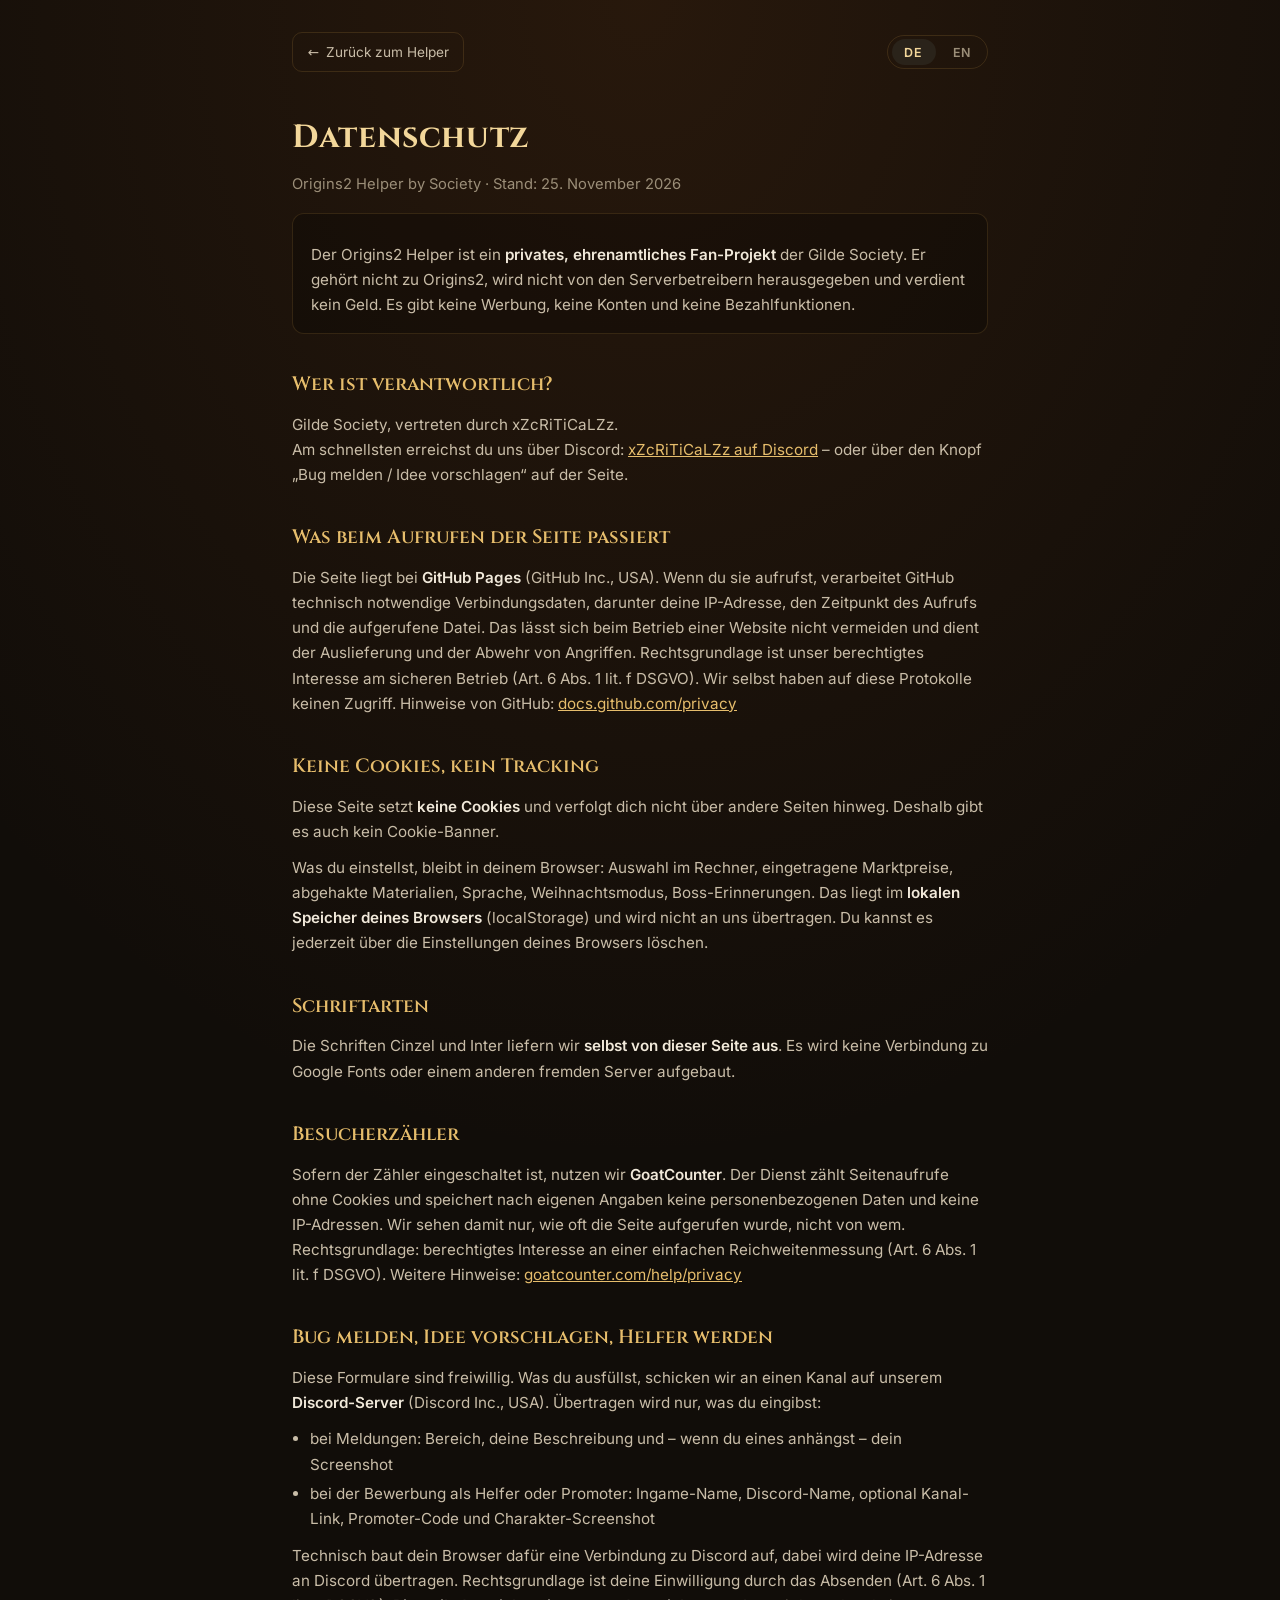
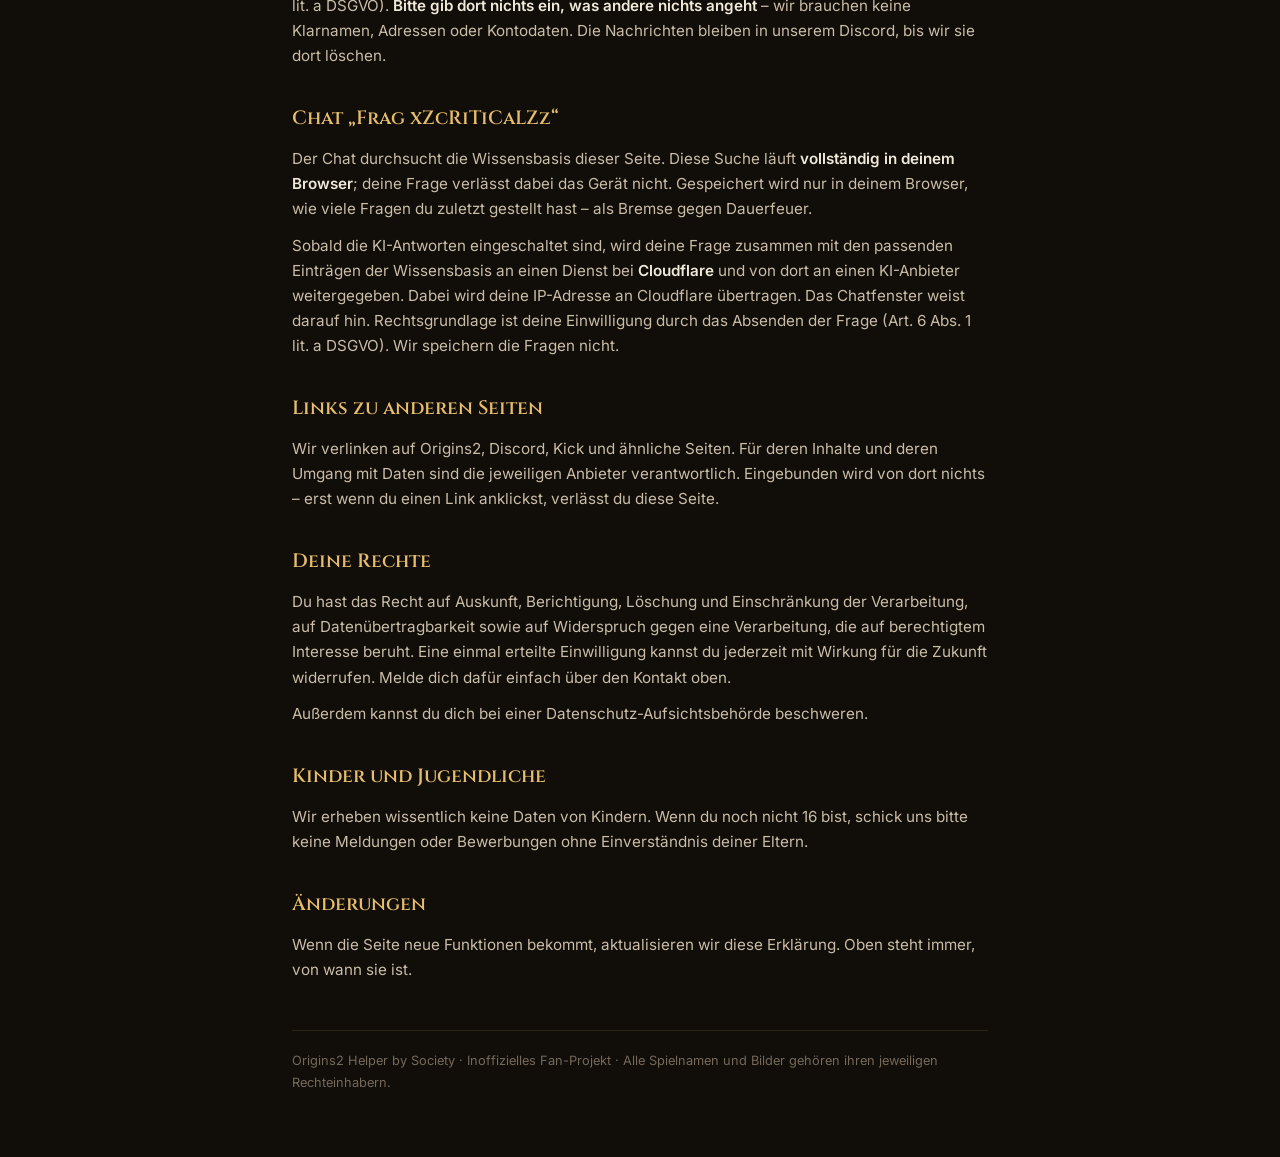
==== datenschutz/index.html @ ed2f73aa "Update 25.11.2026 23:57" ====
<!DOCTYPE html>
<html lang="de" data-lang="de">
<head>
<meta charset="utf-8">
<meta name="viewport" content="width=device-width, initial-scale=1">
<title>Datenschutz · Origins2 Helper by Society</title>
<meta name="description" content="Datenschutzerklärung des Origins2 Helper by Society. Privacy policy.">
<meta name="theme-color" content="#110d09">
<meta name="robots" content="noindex">
<link rel="icon" href="../assets/favicon-32.png?v=20261125-7" sizes="32x32" type="image/png">
<link rel="stylesheet" href="../css/fonts.css?v=20261125-7">
<style>
:root {
  --ink-950:#110d09; --ink-900:#17130e; --ink-800:#1e1912; --ink-700:#2a231a;
  --parch-100:#f1e9da; --parch-300:#c9bda8; --parch-400:#9b8e78; --parch-500:#75695a;
  --gold-200:#f3d79a; --gold-300:#e6bd6c; --gold-400:#d4a24c;
  --line:rgb(212 162 76 / .16); --line-strong:rgb(212 162 76 / .34);
  --font-display:"Cinzel", Georgia, serif; --font-body:"Inter", system-ui, -apple-system, "Segoe UI", Roboto, sans-serif;
  color-scheme: dark;
}
* { box-sizing:border-box; margin:0; padding:0; }
body { background:
    radial-gradient(120% 70% at 50% 0%, rgb(120 64 22 / .22), transparent 60%), var(--ink-950);
  color:var(--parch-100); font-family:var(--font-body); line-height:1.65; -webkit-font-smoothing:antialiased; }
html[data-lang="de"] [lang="en"], html[data-lang="en"] [lang="de"] { display:none !important; }
.wrap { max-width:46rem; margin:0 auto; padding:2rem 1.25rem 4rem; }
.top { display:flex; flex-wrap:wrap; align-items:center; justify-content:space-between; gap:1rem; margin-bottom:2.5rem; }
.back { display:inline-flex; align-items:center; gap:.45rem; padding:.5rem .9rem; border:1px solid var(--line); border-radius:10px;
  color:var(--parch-300); text-decoration:none; font-size:.85rem; }
.back:hover { color:var(--gold-200); border-color:var(--line-strong); background:rgb(212 162 76 / .07); }
.lang { display:flex; gap:.25rem; padding:.2rem; border:1px solid var(--line); border-radius:999px; }
.lang button { padding:.35rem .8rem; border:0; border-radius:999px; background:none; color:var(--parch-400);
  font:600 .78rem var(--font-body); letter-spacing:.06em; cursor:pointer; }
.lang button.is-on { color:var(--gold-200); background:var(--ink-700); }
h1 { font-family:var(--font-display); font-size:2rem; font-weight:700; letter-spacing:.02em; color:var(--gold-200); }
.sub { margin-top:.4rem; color:var(--parch-400); font-size:.92rem; }
h2 { font-family:var(--font-display); font-size:1.2rem; font-weight:600; color:var(--gold-300); margin:2.2rem 0 .6rem; }
p, ul { margin-top:.7rem; color:var(--parch-300); font-size:.95rem; }
ul { padding-left:1.1rem; }
li { margin-top:.3rem; }
b, strong { color:var(--parch-100); font-weight:600; }
a { color:var(--gold-300); }
.box { margin-top:1.1rem; padding:1rem 1.1rem; border:1px solid var(--line); border-radius:12px; background:rgb(0 0 0 / .25); }
.foot { margin-top:3rem; padding-top:1.2rem; border-top:1px solid var(--line); color:var(--parch-500); font-size:.8rem; }
</style>
</head>
<body>
<div class="wrap">

  <div class="top">
    <a class="back" href="../">&larr; <span lang="de">Zurück zum Helper</span><span lang="en">Back to the helper</span></a>
    <div class="lang"><button type="button" data-lang="de">DE</button><button type="button" data-lang="en">EN</button></div>
  </div>

  <!-- ====================== DEUTSCH ====================== -->
  <div lang="de">
    <h1>Datenschutz</h1>
    <p class="sub">Origins2 Helper by Society · Stand: 25. November 2026</p>

    <div class="box">
      <p>Der Origins2 Helper ist ein <b>privates, ehrenamtliches Fan-Projekt</b> der Gilde Society. Er gehört nicht zu Origins2, wird nicht von den Serverbetreibern herausgegeben und verdient kein Geld. Es gibt keine Werbung, keine Konten und keine Bezahlfunktionen.</p>
    </div>

    <h2>Wer ist verantwortlich?</h2>
    <p>Gilde Society, vertreten durch xZcRiTiCaLZz.<br>
    Am schnellsten erreichst du uns über Discord:
    <a href="https://discord.com/users/432306996344258560" target="_blank" rel="noopener">xZcRiTiCaLZz auf Discord</a>
    – oder über den Knopf „Bug melden / Idee vorschlagen“ auf der Seite.</p>

    <h2>Was beim Aufrufen der Seite passiert</h2>
    <p>Die Seite liegt bei <b>GitHub Pages</b> (GitHub Inc., USA). Wenn du sie aufrufst, verarbeitet GitHub technisch notwendige Verbindungsdaten, darunter deine IP-Adresse, den Zeitpunkt des Aufrufs und die aufgerufene Datei. Das lässt sich beim Betrieb einer Website nicht vermeiden und dient der Auslieferung und der Abwehr von Angriffen. Rechtsgrundlage ist unser berechtigtes Interesse am sicheren Betrieb (Art. 6 Abs. 1 lit. f DSGVO). Wir selbst haben auf diese Protokolle keinen Zugriff. Hinweise von GitHub: <a href="https://docs.github.com/privacy" target="_blank" rel="noopener">docs.github.com/privacy</a></p>

    <h2>Keine Cookies, kein Tracking</h2>
    <p>Diese Seite setzt <b>keine Cookies</b> und verfolgt dich nicht über andere Seiten hinweg. Deshalb gibt es auch kein Cookie-Banner.</p>
    <p>Was du einstellst, bleibt in deinem Browser: Auswahl im Rechner, eingetragene Marktpreise, abgehakte Materialien, Sprache, Weihnachtsmodus, Boss-Erinnerungen. Das liegt im <b>lokalen Speicher deines Browsers</b> (localStorage) und wird nicht an uns übertragen. Du kannst es jederzeit über die Einstellungen deines Browsers löschen.</p>

    <h2>Schriftarten</h2>
    <p>Die Schriften Cinzel und Inter liefern wir <b>selbst von dieser Seite aus</b>. Es wird keine Verbindung zu Google Fonts oder einem anderen fremden Server aufgebaut.</p>

    <h2>Besucherzähler</h2>
    <p>Sofern der Zähler eingeschaltet ist, nutzen wir <b>GoatCounter</b>. Der Dienst zählt Seitenaufrufe ohne Cookies und speichert nach eigenen Angaben keine personenbezogenen Daten und keine IP-Adressen. Wir sehen damit nur, wie oft die Seite aufgerufen wurde, nicht von wem. Rechtsgrundlage: berechtigtes Interesse an einer einfachen Reichweitenmessung (Art. 6 Abs. 1 lit. f DSGVO). Weitere Hinweise: <a href="https://www.goatcounter.com/help/privacy" target="_blank" rel="noopener">goatcounter.com/help/privacy</a></p>

    <h2>Bug melden, Idee vorschlagen, Helfer werden</h2>
    <p>Diese Formulare sind freiwillig. Was du ausfüllst, schicken wir an einen Kanal auf unserem <b>Discord-Server</b> (Discord Inc., USA). Übertragen wird nur, was du eingibst:</p>
    <ul>
      <li>bei Meldungen: Bereich, deine Beschreibung und – wenn du eines anhängst – dein Screenshot</li>
      <li>bei der Bewerbung als Helfer oder Promoter: Ingame-Name, Discord-Name, optional Kanal-Link, Promoter-Code und Charakter-Screenshot</li>
    </ul>
    <p>Technisch baut dein Browser dafür eine Verbindung zu Discord auf, dabei wird deine IP-Adresse an Discord übertragen. Rechtsgrundlage ist deine Einwilligung durch das Absenden (Art. 6 Abs. 1 lit. a DSGVO). <b>Bitte gib dort nichts ein, was andere nichts angeht</b> – wir brauchen keine Klarnamen, Adressen oder Kontodaten. Die Nachrichten bleiben in unserem Discord, bis wir sie dort löschen.</p>

    <h2>Chat „Frag xZcRiTiCaLZz“</h2>
    <p>Der Chat durchsucht die Wissensbasis dieser Seite. Diese Suche läuft <b>vollständig in deinem Browser</b>; deine Frage verlässt dabei das Gerät nicht. Gespeichert wird nur in deinem Browser, wie viele Fragen du zuletzt gestellt hast – als Bremse gegen Dauerfeuer.</p>
    <p>Sobald die KI-Antworten eingeschaltet sind, wird deine Frage zusammen mit den passenden Einträgen der Wissensbasis an einen Dienst bei <b>Cloudflare</b> und von dort an einen KI-Anbieter weitergegeben. Dabei wird deine IP-Adresse an Cloudflare übertragen. Das Chatfenster weist darauf hin. Rechtsgrundlage ist deine Einwilligung durch das Absenden der Frage (Art. 6 Abs. 1 lit. a DSGVO). Wir speichern die Fragen nicht.</p>

    <h2>Links zu anderen Seiten</h2>
    <p>Wir verlinken auf Origins2, Discord, Kick und ähnliche Seiten. Für deren Inhalte und deren Umgang mit Daten sind die jeweiligen Anbieter verantwortlich. Eingebunden wird von dort nichts – erst wenn du einen Link anklickst, verlässt du diese Seite.</p>

    <h2>Deine Rechte</h2>
    <p>Du hast das Recht auf Auskunft, Berichtigung, Löschung und Einschränkung der Verarbeitung, auf Datenübertragbarkeit sowie auf Widerspruch gegen eine Verarbeitung, die auf berechtigtem Interesse beruht. Eine einmal erteilte Einwilligung kannst du jederzeit mit Wirkung für die Zukunft widerrufen. Melde dich dafür einfach über den Kontakt oben.</p>
    <p>Außerdem kannst du dich bei einer Datenschutz-Aufsichtsbehörde beschweren.</p>

    <h2>Kinder und Jugendliche</h2>
    <p>Wir erheben wissentlich keine Daten von Kindern. Wenn du noch nicht 16 bist, schick uns bitte keine Meldungen oder Bewerbungen ohne Einverständnis deiner Eltern.</p>

    <h2>Änderungen</h2>
    <p>Wenn die Seite neue Funktionen bekommt, aktualisieren wir diese Erklärung. Oben steht immer, von wann sie ist.</p>

    <p class="foot">Origins2 Helper by Society · Inoffizielles Fan-Projekt · Alle Spielnamen und Bilder gehören ihren jeweiligen Rechteinhabern.</p>
  </div>

  <!-- ====================== ENGLISH ====================== -->
  <div lang="en">
    <h1>Privacy</h1>
    <p class="sub">Origins2 Helper by Society · Last updated: 25 November 2026</p>

    <div class="box">
      <p>The Origins2 Helper is a <b>private, voluntary fan project</b> by the guild Society. It is not part of Origins2, it is not published by the server team and it does not make money. There are no ads, no accounts and no paid features.</p>
    </div>

    <h2>Who is responsible?</h2>
    <p>Guild Society, represented by xZcRiTiCaLZz.<br>
    The quickest way to reach us is Discord:
    <a href="https://discord.com/users/432306996344258560" target="_blank" rel="noopener">xZcRiTiCaLZz on Discord</a>
    – or the “Report bug / suggest idea” button on the site.</p>

    <h2>What happens when you open the site</h2>
    <p>The site is hosted on <b>GitHub Pages</b> (GitHub Inc., USA). When you open it, GitHub processes technically necessary connection data, including your IP address, the time of the request and the file requested. This cannot be avoided when running a website and serves delivery and protection against attacks. The legal basis is our legitimate interest in secure operation (Art. 6(1)(f) GDPR). We have no access to these logs ourselves. GitHub's notes: <a href="https://docs.github.com/privacy" target="_blank" rel="noopener">docs.github.com/privacy</a></p>

    <h2>No cookies, no tracking</h2>
    <p>This site sets <b>no cookies</b> and does not follow you across other sites. That is also why there is no cookie banner.</p>
    <p>Whatever you set stays in your browser: calculator selections, market prices you enter, ticked materials, language, Christmas mode, boss reminders. All of it lives in your browser's <b>local storage</b> and is never sent to us. You can clear it at any time in your browser settings.</p>

    <h2>Fonts</h2>
    <p>The fonts Cinzel and Inter are <b>served from this site itself</b>. No connection is made to Google Fonts or any other third-party server.</p>

    <h2>Visitor counter</h2>
    <p>If the counter is switched on, we use <b>GoatCounter</b>. The service counts page views without cookies and, by its own account, stores no personal data and no IP addresses. All we see is how often the page was opened, not by whom. Legal basis: legitimate interest in simple reach measurement (Art. 6(1)(f) GDPR). More: <a href="https://www.goatcounter.com/help/privacy" target="_blank" rel="noopener">goatcounter.com/help/privacy</a></p>

    <h2>Reporting bugs, suggesting ideas, joining as a helper</h2>
    <p>These forms are voluntary. What you fill in is sent to a channel on our <b>Discord server</b> (Discord Inc., USA). Only what you enter is transmitted:</p>
    <ul>
      <li>for reports: the area, your description and, if you attach one, your screenshot</li>
      <li>for helper or promoter applications: in-game name, Discord name, optional channel link, promoter code and character screenshot</li>
    </ul>
    <p>Technically your browser connects to Discord for this, which transmits your IP address to Discord. The legal basis is your consent by sending the form (Art. 6(1)(a) GDPR). <b>Please don't enter anything that is nobody else's business</b> – we don't need real names, addresses or account details. Messages stay in our Discord until we delete them there.</p>

    <h2>Chat “Ask xZcRiTiCaLZz”</h2>
    <p>The chat searches this site's knowledge base. That search runs <b>entirely in your browser</b>; your question does not leave your device. The only thing stored in your browser is how many questions you asked recently, as a brake against spamming.</p>
    <p>Once AI answers are switched on, your question is passed, together with the matching knowledge base entries, to a service at <b>Cloudflare</b> and from there to an AI provider. This transmits your IP address to Cloudflare. The chat window says so. The legal basis is your consent by sending the question (Art. 6(1)(a) GDPR). We do not store the questions.</p>

    <h2>Links to other sites</h2>
    <p>We link to Origins2, Discord, Kick and similar sites. The respective providers are responsible for their content and how they handle data. Nothing from there is embedded here – you only leave this site when you click a link.</p>

    <h2>Your rights</h2>
    <p>You have the right to information, rectification, erasure and restriction of processing, to data portability, and to object to processing based on legitimate interest. You can withdraw any consent at any time with effect for the future. Just get in touch using the contact above.</p>
    <p>You can also lodge a complaint with a data protection supervisory authority.</p>

    <h2>Children</h2>
    <p>We do not knowingly collect data from children. If you are under 16, please do not send reports or applications without your parents' agreement.</p>

    <h2>Changes</h2>
    <p>When the site gains new features, we update this policy. The date at the top always says when it was last changed.</p>

    <p class="foot">Origins2 Helper by Society · Unofficial fan project · All game names and images belong to their respective owners.</p>
  </div>

</div>
<script>
  const KEY = "o2h.lang";
  function setLang(l) {
    document.documentElement.setAttribute("data-lang", l);
    document.documentElement.setAttribute("lang", l);
    document.title = (l === "de" ? "Datenschutz" : "Privacy") + " · Origins2 Helper by Society";
    document.querySelectorAll(".lang button").forEach(b => b.classList.toggle("is-on", b.dataset.lang === l));
    try { localStorage.setItem(KEY, l); } catch {}
  }
  document.querySelectorAll(".lang button").forEach(b => b.addEventListener("click", () => setLang(b.dataset.lang)));
  let start = "de";
  try { const s = localStorage.getItem(KEY); if (s === "de" || s === "en") start = s; } catch {}
  const q = new URLSearchParams(location.search).get("lang");
  if (q === "de" || q === "en") start = q;
  setLang(start);
</script>
</body>
</html>
---- css/fonts.css ----
/* =====================================================================
   SCHRIFTARTEN – liegen bei uns im Ordner assets/fonts/
   ---------------------------------------------------------------------
   Früher kamen Cinzel und Inter direkt von Google. Dabei ging die
   IP-Adresse jedes Besuchers an Google. Jetzt liefern wir sie selbst
   aus: gleiche Schrift, nichts geht nach außen, lädt schneller.

   Beides sind „variable" Schriften: EINE Datei deckt alle Stärken ab.
   latin-ext wird vom Browser nur geladen, wenn ein Zeichen daraus
   wirklich vorkommt (z. B. rumänisch ș, türkisch ğ).

   Lizenz: SIL Open Font License 1.1 (beide erlauben das Mitliefern).
   Dateien stammen aus der Google-Fonts-Auslieferung (Cinzel v26,
   Inter v20); zum Aktualisieren einfach neu herunterladen und ersetzen.
   ===================================================================== */

@font-face {
  font-family: 'Cinzel';
  font-style: normal;
  font-weight: 400 900;
  font-display: swap;
  src: url('../assets/fonts/cinzel-latin-ext.woff2') format('woff2');
  unicode-range: U+0100-02BA, U+02BD-02C5, U+02C7-02CC, U+02CE-02D7, U+02DD-02FF, U+0304, U+0308, U+0329, U+1D00-1DBF, U+1E00-1E9F, U+1EF2-1EFF, U+2020, U+20A0-20AB, U+20AD-20C4, U+2113, U+2C60-2C7F, U+A720-A7FF;
}
@font-face {
  font-family: 'Cinzel';
  font-style: normal;
  font-weight: 400 900;
  font-display: swap;
  src: url('../assets/fonts/cinzel-latin.woff2') format('woff2');
  unicode-range: U+0000-00FF, U+0131, U+0152-0153, U+02BB-02BC, U+02C6, U+02DA, U+02DC, U+0304, U+0308, U+0329, U+2000-206F, U+20AC, U+2122, U+2191, U+2193, U+2212, U+2215, U+FEFF, U+FFFD;
}

@font-face {
  font-family: 'Inter';
  font-style: normal;
  font-weight: 100 900;
  font-display: swap;
  src: url('../assets/fonts/inter-latin-ext.woff2') format('woff2');
  unicode-range: U+0100-02BA, U+02BD-02C5, U+02C7-02CC, U+02CE-02D7, U+02DD-02FF, U+0304, U+0308, U+0329, U+1D00-1DBF, U+1E00-1E9F, U+1EF2-1EFF, U+2020, U+20A0-20AB, U+20AD-20C4, U+2113, U+2C60-2C7F, U+A720-A7FF;
}
@font-face {
  font-family: 'Inter';
  font-style: normal;
  font-weight: 100 900;
  font-display: swap;
  src: url('../assets/fonts/inter-latin.woff2') format('woff2');
  unicode-range: U+0000-00FF, U+0131, U+0152-0153, U+02BB-02BC, U+02C6, U+02DA, U+02DC, U+0304, U+0308, U+0329, U+2000-206F, U+20AC, U+2122, U+2191, U+2193, U+2212, U+2215, U+FEFF, U+FFFD;
}
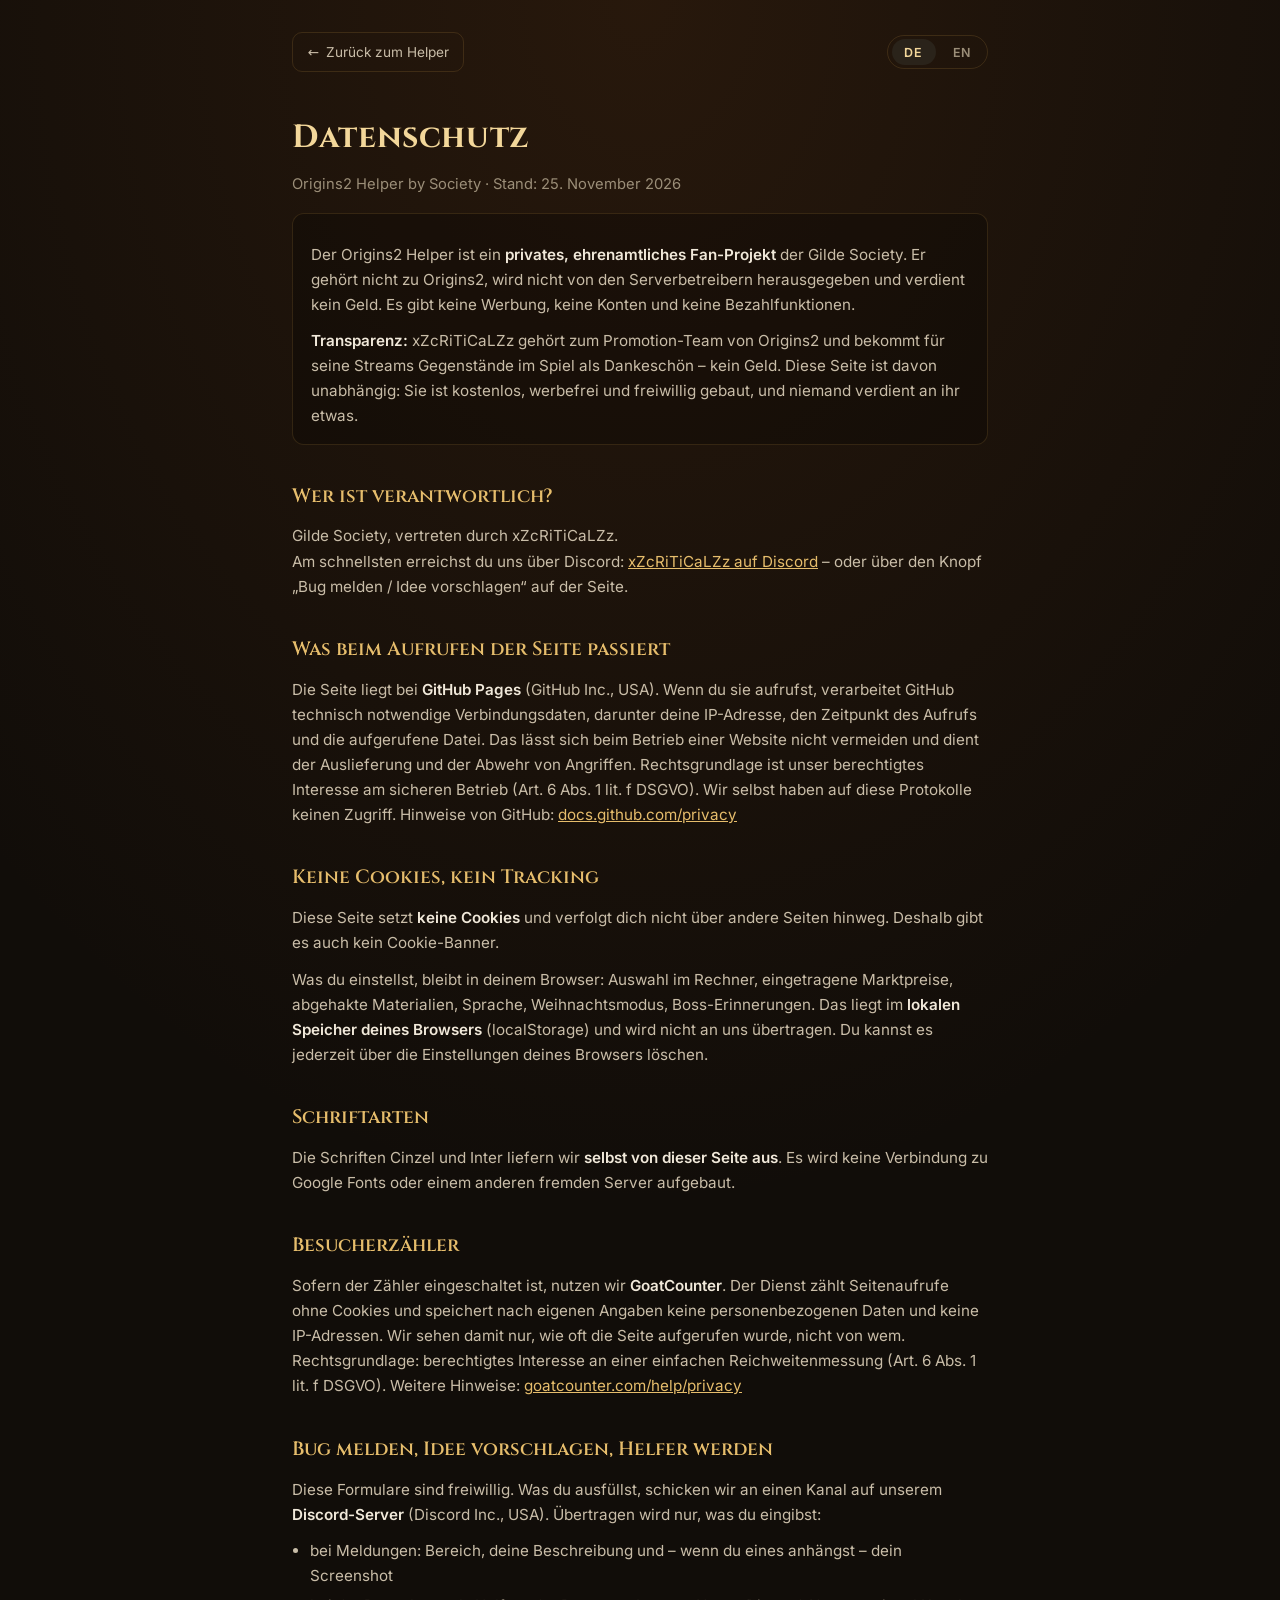
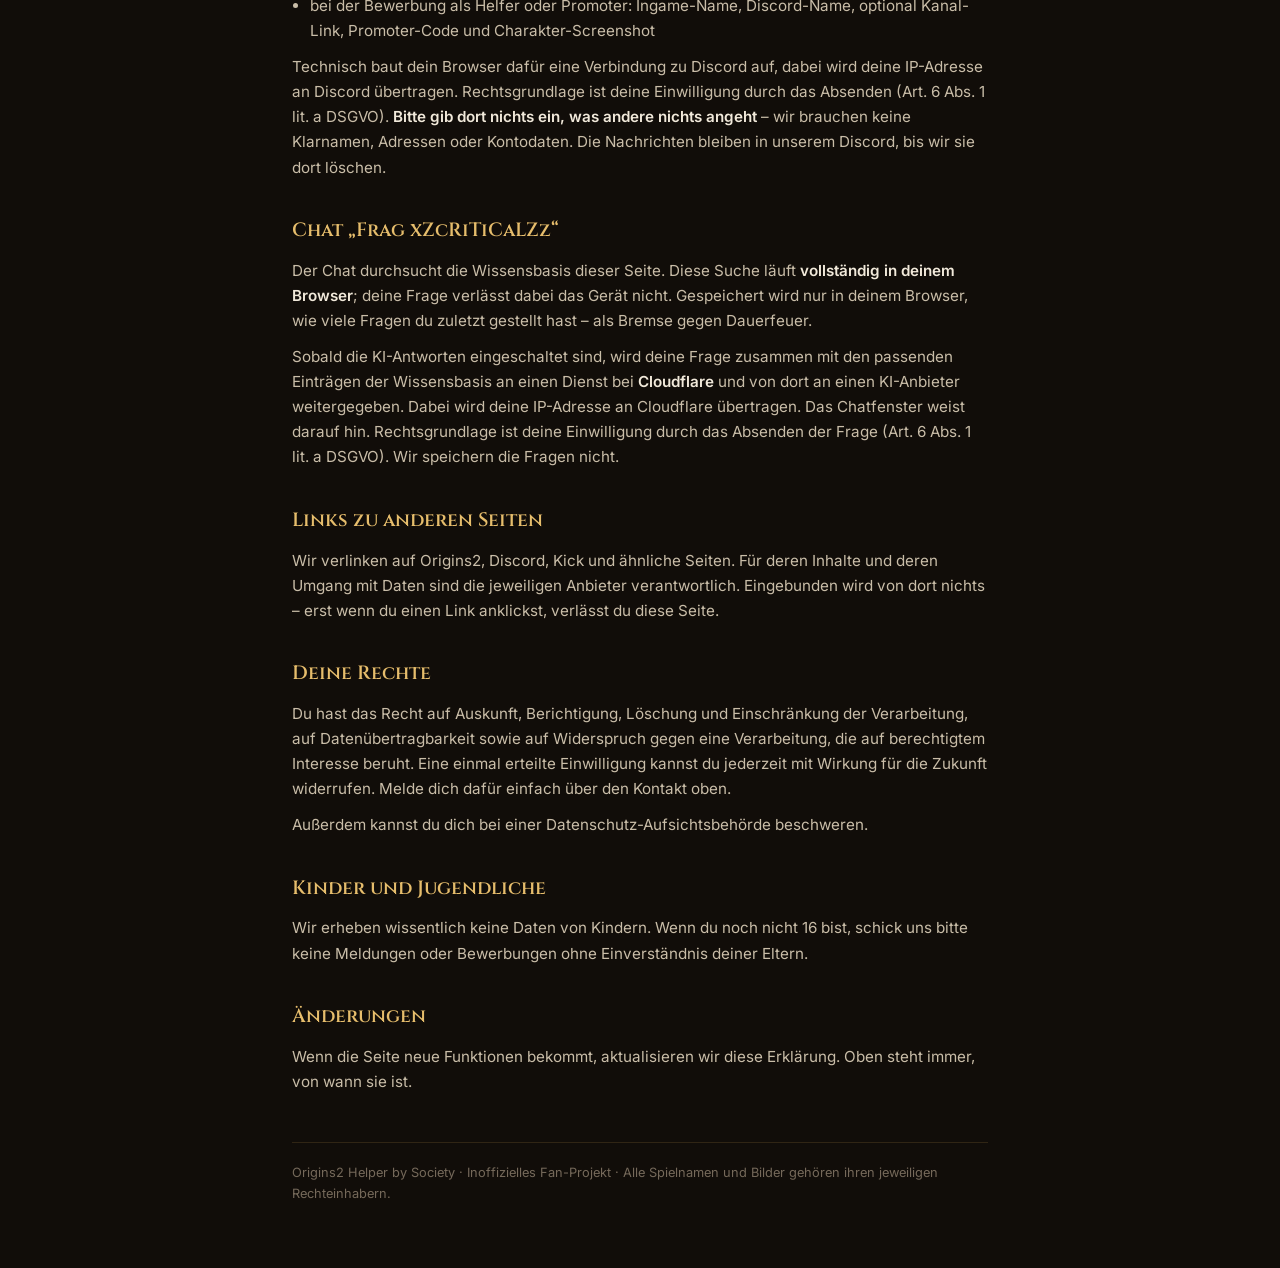
==== commit b3a9390b: "Update 26.11.2026  0:35" ====
--- a/datenschutz/index.html
+++ b/datenschutz/index.html
@@ -59,6 +59,7 @@
 
     <div class="box">
       <p>Der Origins2 Helper ist ein <b>privates, ehrenamtliches Fan-Projekt</b> der Gilde Society. Er gehört nicht zu Origins2, wird nicht von den Serverbetreibern herausgegeben und verdient kein Geld. Es gibt keine Werbung, keine Konten und keine Bezahlfunktionen.</p>
+      <p style="margin-top:.7rem"><b>Transparenz:</b> xZcRiTiCaLZz gehört zum Promotion-Team von Origins2 und bekommt für seine Streams Gegenstände im Spiel als Dankeschön – kein Geld. Diese Seite ist davon unabhängig: Sie ist kostenlos, werbefrei und freiwillig gebaut, und niemand verdient an ihr etwas.</p>
     </div>
 
     <h2>Wer ist verantwortlich?</h2>
@@ -115,6 +116,7 @@
 
     <div class="box">
       <p>The Origins2 Helper is a <b>private, voluntary fan project</b> by the guild Society. It is not part of Origins2, it is not published by the server team and it does not make money. There are no ads, no accounts and no paid features.</p>
+      <p style="margin-top:.7rem"><b>Transparency:</b> xZcRiTiCaLZz is part of the Origins2 promotion team and receives in-game items as a thank-you for his streams – no money. This site is independent of that: it is free, ad-free and built voluntarily, and nobody earns anything from it.</p>
     </div>
 
     <h2>Who is responsible?</h2>
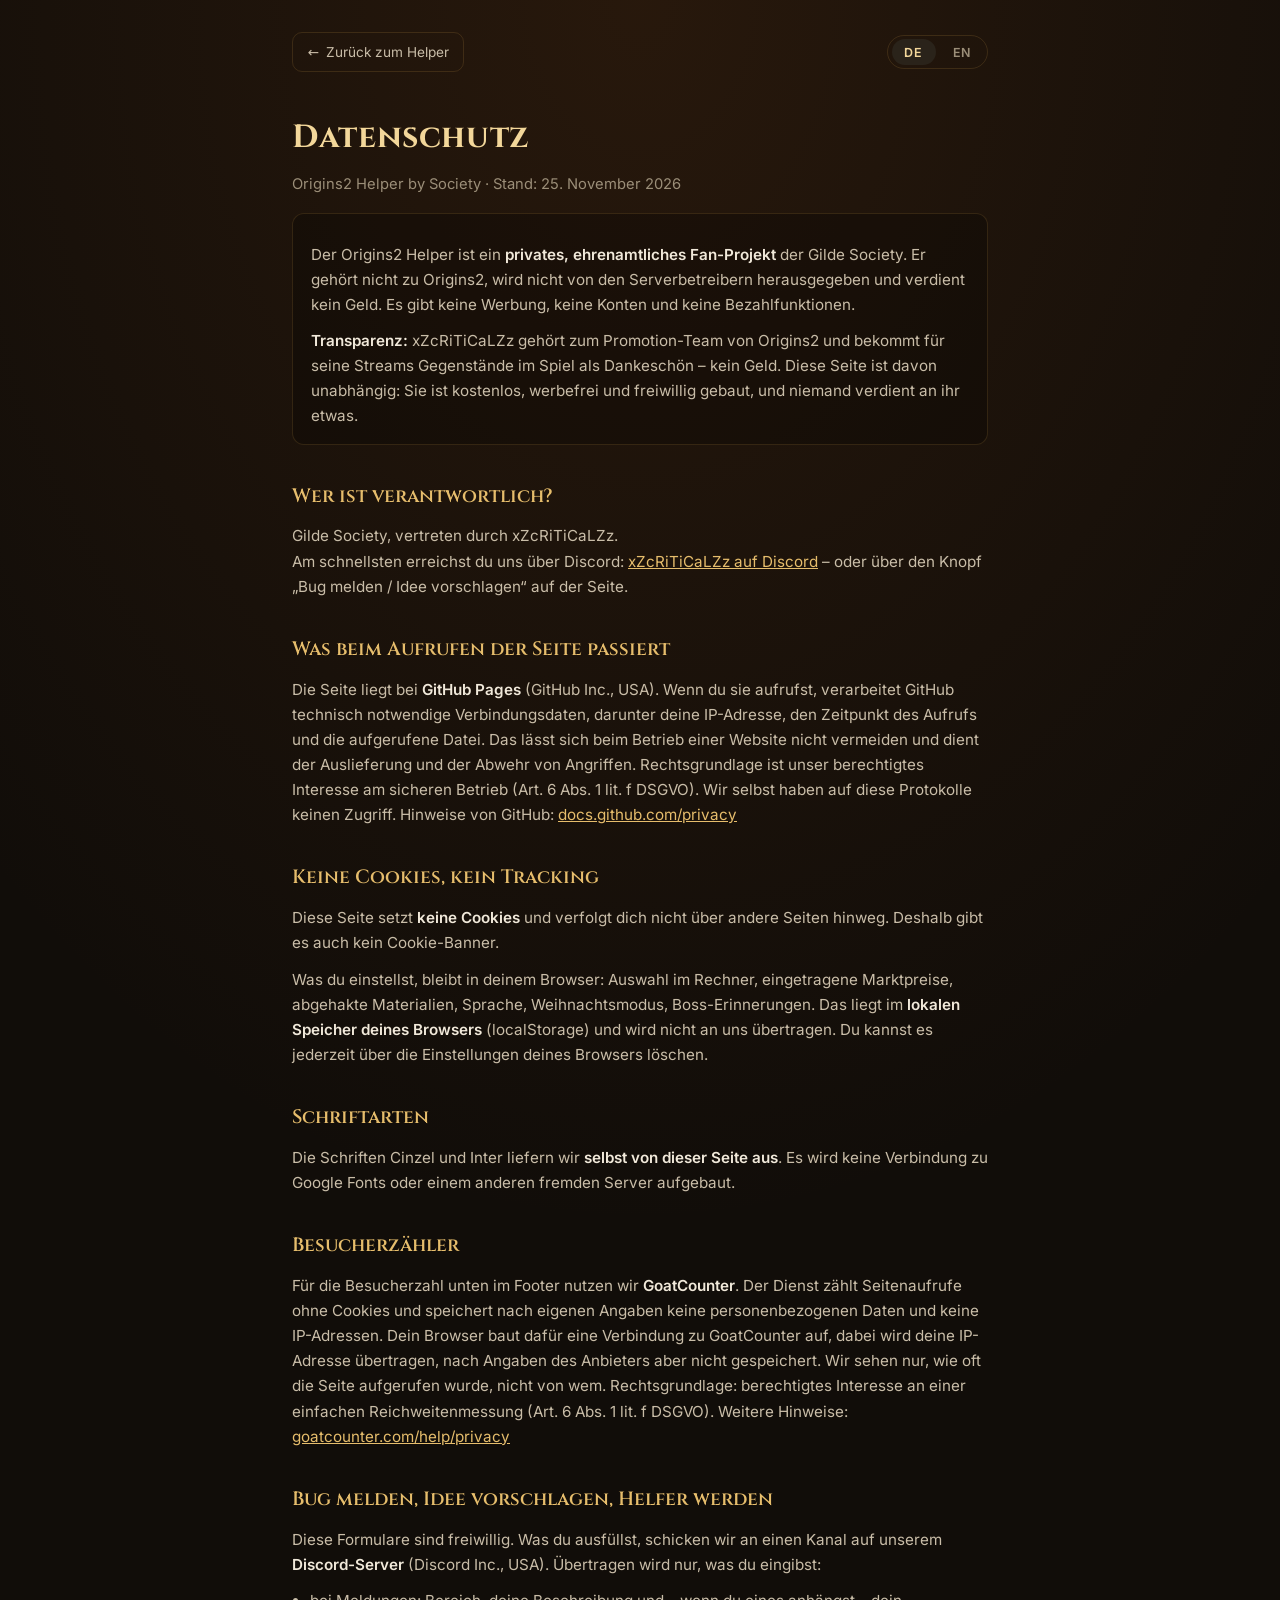
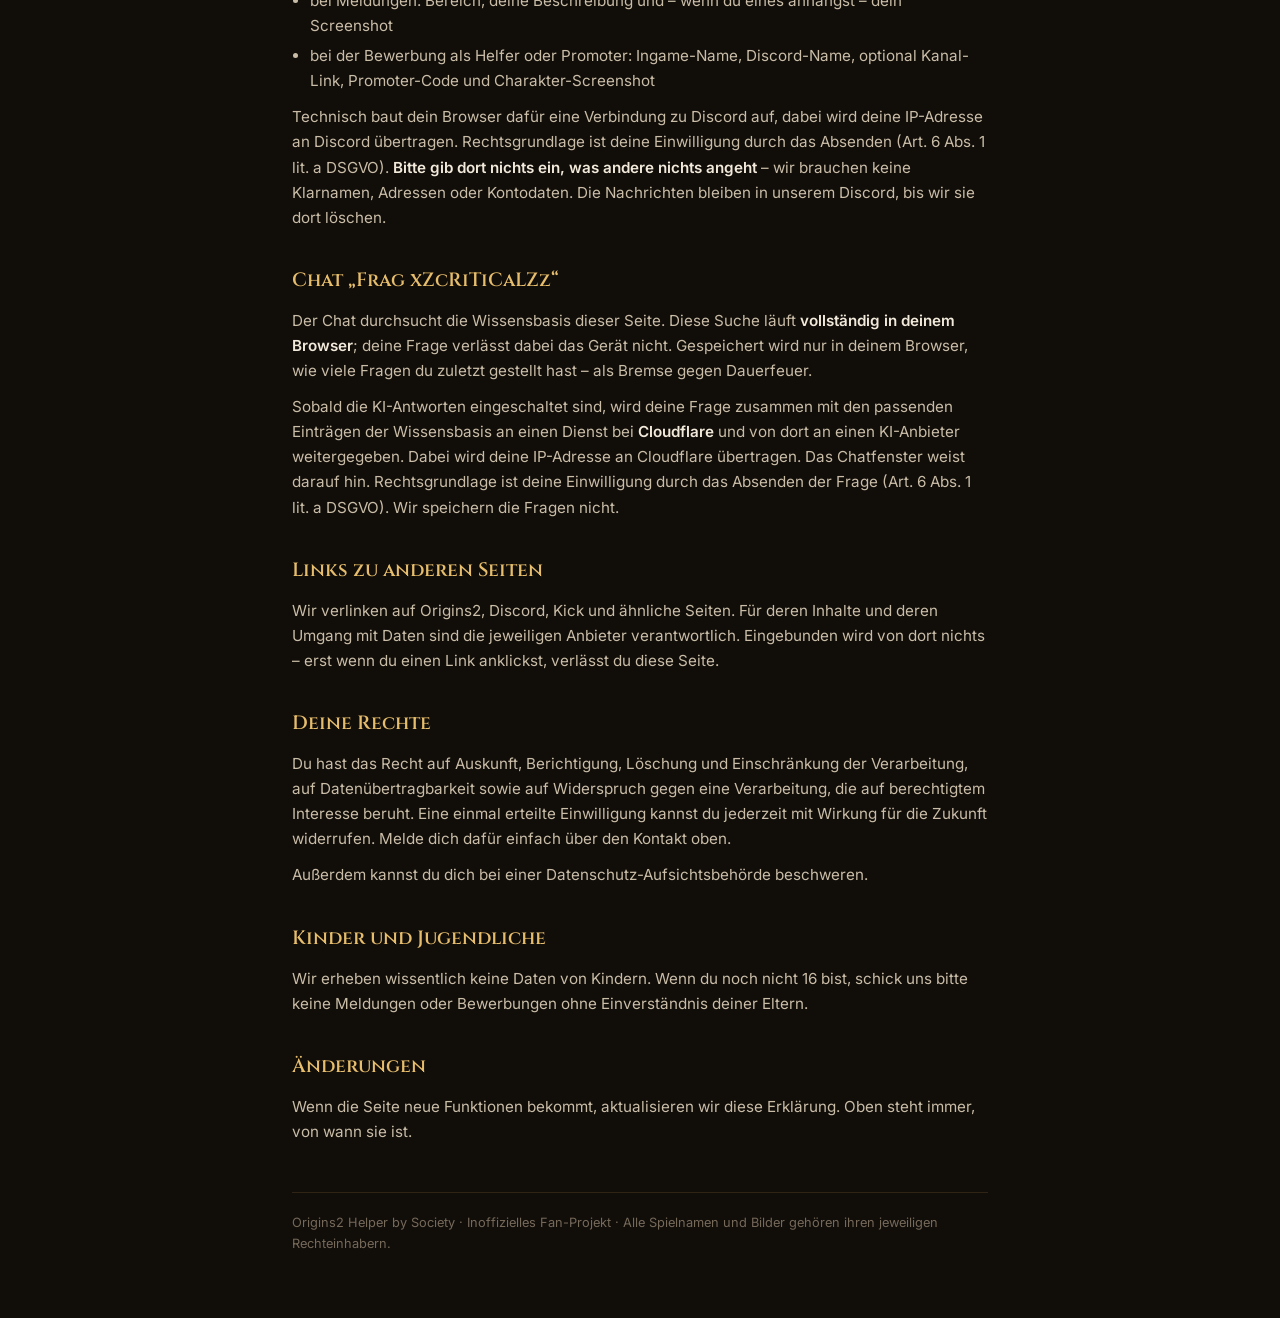
==== commit 0b25079a: "Update 26.11.2026  0:45" ====
--- a/datenschutz/index.html
+++ b/datenschutz/index.html
@@ -79,7 +79,7 @@
     <p>Die Schriften Cinzel und Inter liefern wir <b>selbst von dieser Seite aus</b>. Es wird keine Verbindung zu Google Fonts oder einem anderen fremden Server aufgebaut.</p>
 
     <h2>Besucherzähler</h2>
-    <p>Sofern der Zähler eingeschaltet ist, nutzen wir <b>GoatCounter</b>. Der Dienst zählt Seitenaufrufe ohne Cookies und speichert nach eigenen Angaben keine personenbezogenen Daten und keine IP-Adressen. Wir sehen damit nur, wie oft die Seite aufgerufen wurde, nicht von wem. Rechtsgrundlage: berechtigtes Interesse an einer einfachen Reichweitenmessung (Art. 6 Abs. 1 lit. f DSGVO). Weitere Hinweise: <a href="https://www.goatcounter.com/help/privacy" target="_blank" rel="noopener">goatcounter.com/help/privacy</a></p>
+    <p>Für die Besucherzahl unten im Footer nutzen wir <b>GoatCounter</b>. Der Dienst zählt Seitenaufrufe ohne Cookies und speichert nach eigenen Angaben keine personenbezogenen Daten und keine IP-Adressen. Dein Browser baut dafür eine Verbindung zu GoatCounter auf, dabei wird deine IP-Adresse übertragen, nach Angaben des Anbieters aber nicht gespeichert. Wir sehen nur, wie oft die Seite aufgerufen wurde, nicht von wem. Rechtsgrundlage: berechtigtes Interesse an einer einfachen Reichweitenmessung (Art. 6 Abs. 1 lit. f DSGVO). Weitere Hinweise: <a href="https://www.goatcounter.com/help/privacy" target="_blank" rel="noopener">goatcounter.com/help/privacy</a></p>
 
     <h2>Bug melden, Idee vorschlagen, Helfer werden</h2>
     <p>Diese Formulare sind freiwillig. Was du ausfüllst, schicken wir an einen Kanal auf unserem <b>Discord-Server</b> (Discord Inc., USA). Übertragen wird nur, was du eingibst:</p>
@@ -136,7 +136,7 @@
     <p>The fonts Cinzel and Inter are <b>served from this site itself</b>. No connection is made to Google Fonts or any other third-party server.</p>
 
     <h2>Visitor counter</h2>
-    <p>If the counter is switched on, we use <b>GoatCounter</b>. The service counts page views without cookies and, by its own account, stores no personal data and no IP addresses. All we see is how often the page was opened, not by whom. Legal basis: legitimate interest in simple reach measurement (Art. 6(1)(f) GDPR). More: <a href="https://www.goatcounter.com/help/privacy" target="_blank" rel="noopener">goatcounter.com/help/privacy</a></p>
+    <p>For the visitor count in the footer we use <b>GoatCounter</b>. The service counts page views without cookies and, by its own account, stores no personal data and no IP addresses. Your browser connects to GoatCounter for this, which transmits your IP address, but according to the provider it is not stored. All we see is how often the page was opened, not by whom. Legal basis: legitimate interest in simple reach measurement (Art. 6(1)(f) GDPR). More: <a href="https://www.goatcounter.com/help/privacy" target="_blank" rel="noopener">goatcounter.com/help/privacy</a></p>
 
     <h2>Reporting bugs, suggesting ideas, joining as a helper</h2>
     <p>These forms are voluntary. What you fill in is sent to a channel on our <b>Discord server</b> (Discord Inc., USA). Only what you enter is transmitted:</p>
